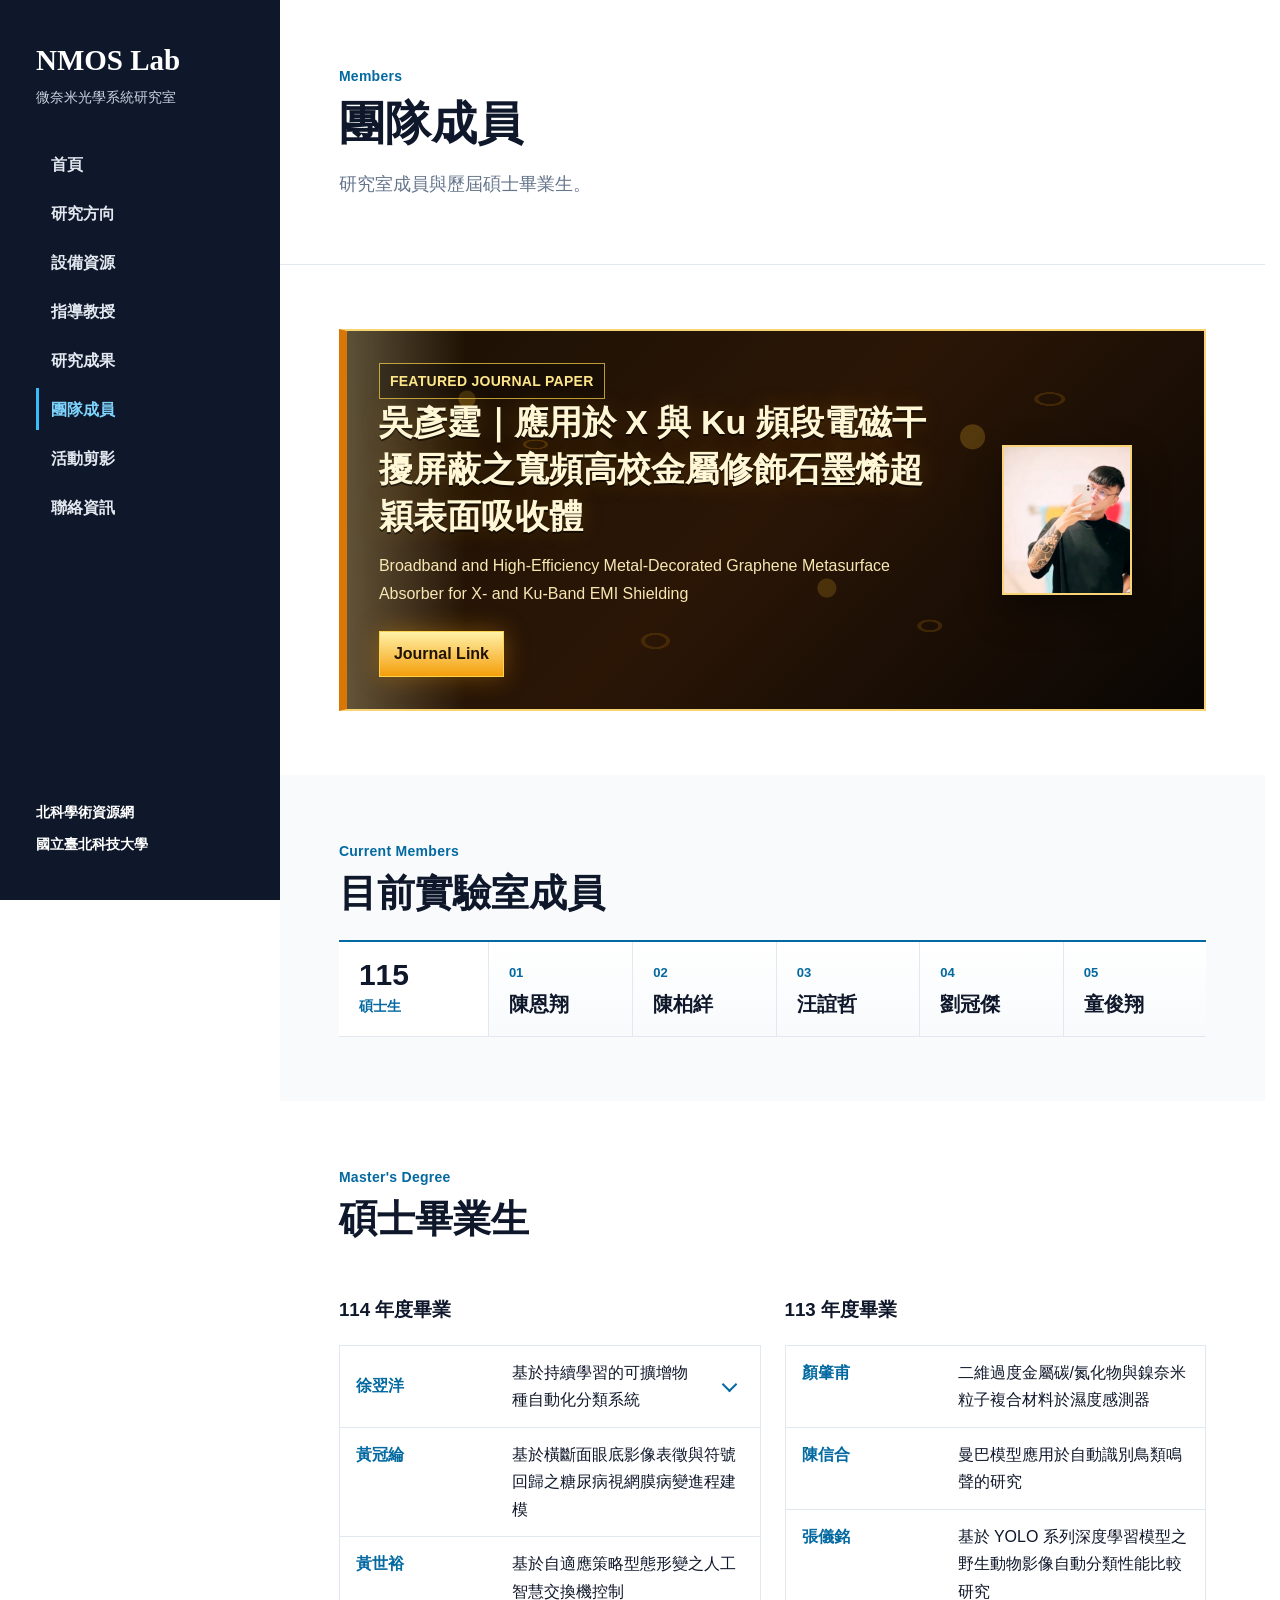
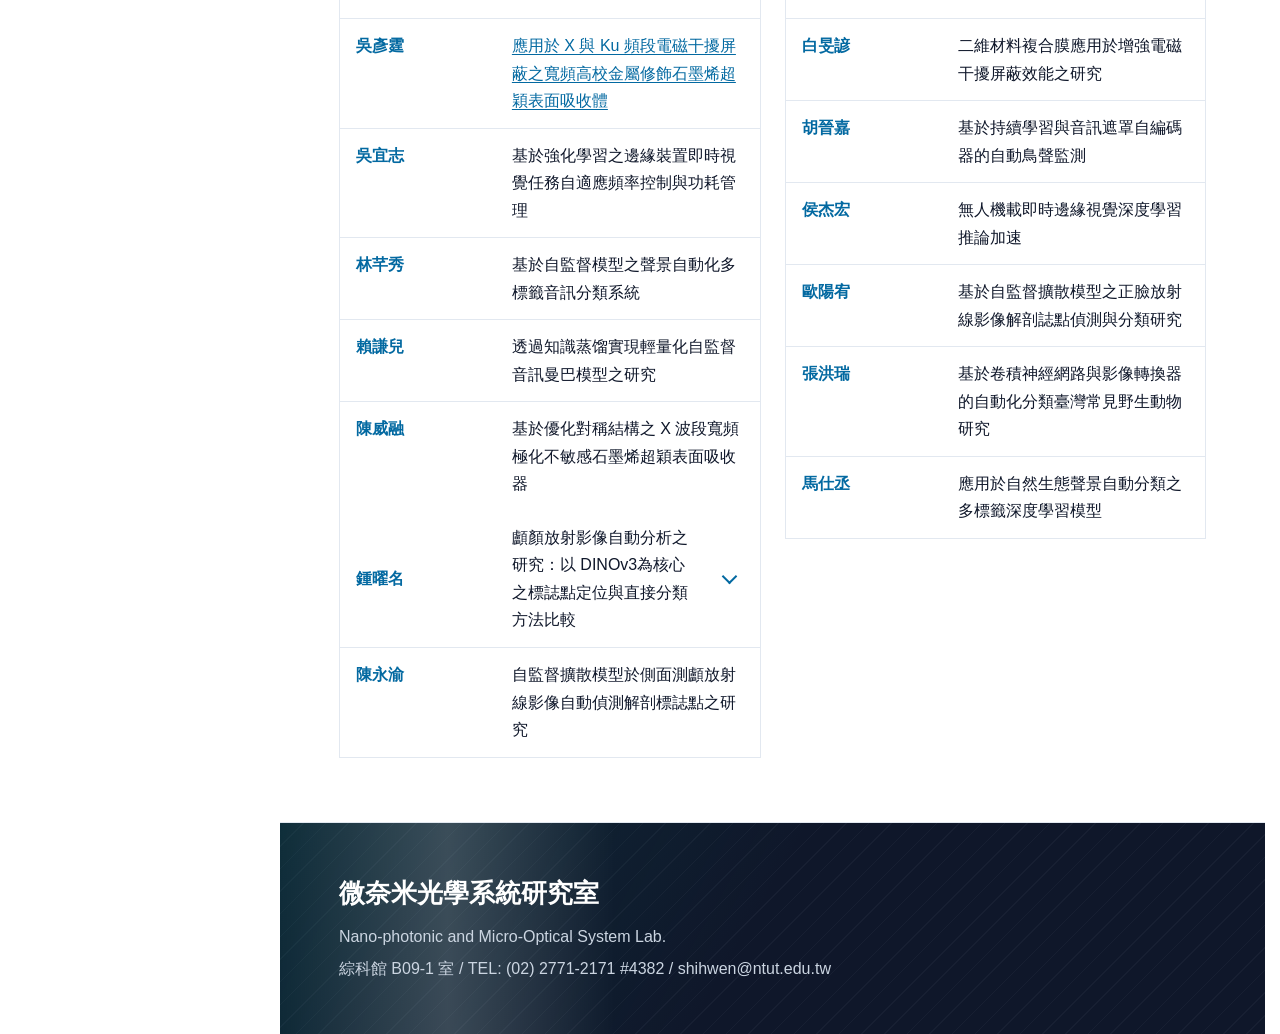
==== members.html @ fb885469 "Fix: restore correct flat site structure from verified Netlify package (2026-07-14) Previous commit " ====
<!doctype html>
<html lang="zh-Hant">
<head>
  <meta charset="utf-8">
  <meta name="viewport" content="width=device-width, initial-scale=1">
  <title>團隊成員｜微奈米光學系統研究室</title>
  <link rel="stylesheet" href="nmos-layout.css?v=20260707-5">
  <link rel="icon" href="favicon.ico" sizes="any">
  <script>if("scrollRestoration" in history){history.scrollRestoration="manual";}window.scrollTo(0,0);</script>
</head>
<body>
  <div class="site-shell">
    <aside class="sidebar">
      <a class="brand" href="index.html"><strong>NMOS Lab</strong><span>微奈米光學系統研究室</span></a>
      <nav class="side-nav">
        <a href="index.html">首頁</a>
        <a href="research.html">研究方向</a>
        <a href="equipment.html">設備資源</a>
        <a href="professor.html">指導教授</a>
        <a href="publications.html">研究成果</a>
        <a class="active" href="members.html">團隊成員</a>
        <a href="activities.html">活動剪影</a>
        <a href="contact.html">聯絡資訊</a>
      </nav>
      <div class="sidebar-footer">
        <a href="https://academic.ntut.edu.tw" target="_blank" rel="noopener">北科學術資源網</a>
        <a href="https://www.ntut.edu.tw" target="_blank" rel="noopener">國立臺北科技大學</a>
      </div>
    </aside>

    <main class="page">
      <header class="page-header">
        <p class="page-kicker">Members</p>
        <h1>團隊成員</h1>
        <p class="page-lead">研究室成員與歷屆碩士畢業生。</p>
      </header>

      <section class="section">
        <article class="featured-publication leopard-feature">
          <div>
            <p class="section-kicker">Featured Journal Paper</p>
            <h2>吳彥霆｜應用於 X 與 Ku 頻段電磁干擾屏蔽之寬頻高校金屬修飾石墨烯超穎表面吸收體</h2>
            <p>Broadband and High-Efficiency Metal-Decorated Graphene Metasurface Absorber for X- and Ku-Band EMI Shielding</p>
            <div class="button-row">
              <a class="button-link" href="https://www.sciencedirect.com/science/article/pii/S0577907326001516" target="_blank" rel="noopener">Journal Link</a>
            </div>
          </div>
          <figure class="featured-author">
            <img src="assets/media/media-033.jpg" width="879" height="1136" alt="吳彥霆">
          </figure>
        </article>
      </section>

      <section class="section alt current-members-section">
        <div class="section-heading">
          <p class="section-kicker">Current Members</p>
          <h2>目前實驗室成員</h2>
        </div>
        <div class="current-members-roster" aria-label="115 年目前實驗室成員">
          <div class="roster-meta">
            <span class="roster-year">115</span>
            <span class="roster-label">碩士生</span>
          </div>
          <ul class="member-name-grid">
            <li><span>01</span><strong>陳恩翔</strong></li>
            <li><span>02</span><strong>陳柏絴</strong></li>
            <li><span>03</span><strong>汪誼哲</strong></li>
            <li><span>04</span><strong>劉冠傑</strong></li>
            <li><span>05</span><strong>童俊翔</strong></li>
          </ul>
        </div>
      </section>

      <section class="section">
        <div class="section-heading">
          <p class="section-kicker">Master's Degree</p>
          <h2>碩士畢業生</h2>
        </div>
        <div class="grid-2">
          <article>
            <h3>114 年度畢業</h3>
            <div class="thesis-list">
              <details class="thesis-profile">
                <summary class="thesis-item">
                  <span class="student-name">徐翌洋</span>
                  <span class="thesis-title">基於持續學習的可擴增物種自動化分類系統</span>
                  <span class="profile-toggle" aria-hidden="true"></span>
                </summary>
                <div class="member-profile-gallery">
                  <figure><img src="assets/media/member-hsu-yi-yang-01.jpg" width="844" height="1119" alt="徐翌洋畢業照 1" loading="lazy"></figure>
                  <figure><img src="assets/media/member-hsu-yi-yang-02.jpg" width="1108" height="1477" alt="徐翌洋畢業照 2" loading="lazy"></figure>
                </div>
              </details>
              <div class="thesis-item"><span class="student-name">黃冠綸</span><span class="thesis-title">基於橫斷面眼底影像表徵與符號回歸之糖尿病視網膜病變進程建模</span></div>
              <div class="thesis-item"><span class="student-name">黃世裕</span><span class="thesis-title">基於自適應策略型態形變之人工智慧交換機控制</span></div>
              <div class="thesis-item"><span class="student-name">吳彥霆</span><span class="thesis-title"><a href="https://www.sciencedirect.com/science/article/pii/S0577907326001516" target="_blank" rel="noopener">應用於 X 與 Ku 頻段電磁干擾屏蔽之寬頻高校金屬修飾石墨烯超穎表面吸收體</a></span></div>
              <div class="thesis-item"><span class="student-name">吳宜志</span><span class="thesis-title">基於強化學習之邊緣裝置即時視覺任務自適應頻率控制與功耗管理</span></div>
              <div class="thesis-item"><span class="student-name">林芊秀</span><span class="thesis-title">基於自監督模型之聲景自動化多標籤音訊分類系統</span></div>
              <div class="thesis-item"><span class="student-name">賴謙兒</span><span class="thesis-title">透過知識蒸馏實現輕量化自監督音訊曼巴模型之研究</span></div>
              <div class="thesis-item"><span class="student-name">陳威融</span><span class="thesis-title">基於優化對稱結構之 X 波段寬頻極化不敏感石墨烯超穎表面吸收器</span></div>
              <details class="thesis-profile">
                <summary class="thesis-item">
                  <span class="student-name">鍾曜名</span>
                  <span class="thesis-title">顱顏放射影像自動分析之研究：以 DINOv3為核心之標誌點定位與直接分類方法比較</span>
                  <span class="profile-toggle" aria-hidden="true"></span>
                </summary>
                <div class="member-profile-gallery member-profile-gallery-single">
                  <figure><img src="assets/media/member-chung-yao-ming.jpg" width="960" height="1706" alt="鍾曜名個人照片" loading="lazy"></figure>
                </div>
              </details>
              <div class="thesis-item"><span class="student-name">陳永渝</span><span class="thesis-title">自監督擴散模型於側面測顱放射線影像自動偵測解剖標誌點之研究</span></div>
            </div>
          </article>
          <article>
            <h3>113 年度畢業</h3>
            <div class="thesis-list">
              <div class="thesis-item"><span class="student-name">顏肇甫</span><span class="thesis-title">二維過度金屬碳/氮化物與鎳奈米粒子複合材料於濕度感測器</span></div>
              <div class="thesis-item"><span class="student-name">陳信合</span><span class="thesis-title">曼巴模型應用於自動識別鳥類鳴聲的研究</span></div>
              <div class="thesis-item"><span class="student-name">張儀銘</span><span class="thesis-title">基於 YOLO 系列深度學習模型之野生動物影像自動分類性能比較研究</span></div>
              <div class="thesis-item"><span class="student-name">白旻諺</span><span class="thesis-title">二維材料複合膜應用於增強電磁干擾屏蔽效能之研究</span></div>
              <div class="thesis-item"><span class="student-name">胡晉嘉</span><span class="thesis-title">基於持續學習與音訊遮罩自編碼器的自動鳥聲監測</span></div>
              <div class="thesis-item"><span class="student-name">侯杰宏</span><span class="thesis-title">無人機載即時邊緣視覺深度學習推論加速</span></div>
              <div class="thesis-item"><span class="student-name">歐陽宥</span><span class="thesis-title">基於自監督擴散模型之正臉放射線影像解剖誌點偵測與分類研究</span></div>
              <div class="thesis-item"><span class="student-name">張洪瑞</span><span class="thesis-title">基於卷積神經網路與影像轉換器的自動化分類臺灣常見野生動物研究</span></div>
              <div class="thesis-item"><span class="student-name">馬仕丞</span><span class="thesis-title">應用於自然生態聲景自動分類之多標籤深度學習模型</span></div>
            </div>
          </article>
        </div>
      </section>

      <footer class="lab-footer">
        <div>
          <h2>微奈米光學系統研究室</h2>
          <p>Nano-photonic and Micro-Optical System Lab.</p>
          <p>綜科館 B09-1 室 / TEL: (02) 2771-2171 #4382 / shihwen@ntut.edu.tw</p>
        </div>
      </footer>
    </main>
  </div>
  <script src="nmos-page.js?v=20260707-5"></script>
</body>
</html>
---- nmos-layout.css ----
:root {
  --ink: #0f172a;
  --muted: #64748b;
  --line: #e2e8f0;
  --panel: #f8fafc;
  --soft: #eef6fb;
  --surface: #ffffff;
  --primary: #0f172a;
  --accent: #0369a1;
  --accent-2: #0f766e;
  --accent-soft: #e0f2fe;
  --gold: #b45309;
  --white: #ffffff;
  --sidebar-width: 280px;
  --page-max: 1180px;
  --page-pad-x: clamp(28px, 4.6vw, 64px);
  --space-1: 8px;
  --space-2: 16px;
  --space-3: 24px;
  --space-4: 32px;
  --space-5: 48px;
  --space-6: 64px;
}

* {
  box-sizing: border-box;
}

html {
  scroll-behavior: smooth;
  overflow-anchor: none;
  overflow-y: scroll;
  scrollbar-gutter: stable;
}

body {
  margin: 0;
  color: var(--ink);
  font-family: "Noto Sans TC", "Microsoft JhengHei", Arial, sans-serif;
  line-height: 1.72;
  background: var(--surface);
  overflow-x: hidden;
}

@keyframes nmosSweep {
  from {
    transform: translateX(-140%) skewX(-18deg);
  }

  to {
    transform: translateX(140%) skewX(-18deg);
  }
}

@keyframes nmosGoldPulse {
  0%,
  100% {
    box-shadow: 0 24px 70px rgba(120, 53, 15, 0.18), inset 0 0 0 1px rgba(255, 255, 255, 0.08);
  }

  50% {
    box-shadow: 0 28px 90px rgba(245, 158, 11, 0.30), inset 0 0 0 1px rgba(255, 255, 255, 0.16);
  }
}

@keyframes nmosMarquee {
  from {
    transform: translateX(0);
  }

  to {
    transform: translateX(calc(-50% - 9px));
  }
}

.motion-ready .motion-reveal {
  transition: opacity 680ms cubic-bezier(0.16, 1, 0.3, 1),
    transform 680ms cubic-bezier(0.16, 1, 0.3, 1);
}

.motion-ready .motion-reveal:not(.is-visible) {
  opacity: 0;
  transform: translateY(22px);
}

.motion-ready .motion-reveal.is-visible {
  opacity: 1;
  transform: translateY(0);
}

img {
  max-width: 100%;
  height: auto;
}

a {
  color: var(--accent);
  text-decoration-thickness: 1px;
  text-underline-offset: 3px;
}

a:focus-visible,
button:focus-visible {
  outline: 3px solid var(--accent);
  outline-offset: 3px;
}

.sr-only {
  position: absolute !important;
  width: 1px !important;
  height: 1px !important;
  overflow: hidden !important;
  margin: -1px !important;
  padding: 0 !important;
  border: 0 !important;
  clip: rect(0 0 0 0) !important;
  clip-path: inset(50%) !important;
  white-space: nowrap !important;
}

.site-shell {
  min-height: 100vh;
  display: block;
  min-width: 0;
}

.sidebar {
  position: fixed;
  top: 0;
  left: 0;
  bottom: 0;
  width: var(--sidebar-width);
  height: auto;
  min-width: 0;
  display: flex;
  flex-direction: column;
  gap: 34px;
  padding: 44px 36px;
  color: var(--white);
  background: var(--primary);
  overflow: hidden;
}

.brand {
  color: var(--white);
  text-decoration: none;
  min-width: 0;
}

.brand strong {
  display: block;
  font-family: Georgia, "Times New Roman", serif;
  font-size: 29px;
  line-height: 1.15;
}

.brand span {
  display: block;
  margin-top: 8px;
  color: #cbd5e1;
  font-size: 14px;
}

.side-nav {
  display: grid;
  gap: 7px;
  min-width: 0;
}

.side-nav a,
.sidebar-footer a {
  color: var(--white);
  font-weight: 700;
  text-decoration: none;
}

.side-nav a {
  min-height: 42px;
  display: flex;
  align-items: center;
  border-left: 3px solid transparent;
  padding-left: 12px;
  color: #e2e8f0;
}

.side-nav a:hover,
.side-nav a.active {
  border-left-color: #38bdf8;
  color: #7dd3fc;
}

.sidebar-footer {
  display: grid;
  gap: 8px;
  margin-top: auto;
  font-size: 14px;
}

.page {
  width: auto;
  margin-left: var(--sidebar-width);
  min-height: 100vh;
  min-width: 0;
  background: var(--surface);
}

.container,
.page-header > *,
.section > *,
.home-hero > * {
  width: 100%;
  max-width: var(--page-max);
  margin-left: 0;
  margin-right: auto;
}

.page-header {
  width: 100%;
  min-height: 230px;
  display: grid;
  align-content: center;
  border-bottom: 1px solid var(--line);
  padding: var(--space-6) var(--page-pad-x);
  background: var(--surface);
}

.page-kicker,
.section-kicker,
.eyebrow {
  margin: 0 0 8px;
  color: var(--accent);
  font-size: 14px;
  font-weight: 800;
  letter-spacing: 0.02em;
}

.page-header h1,
.section-heading h2 {
  margin: 0;
  color: var(--ink);
  font-size: clamp(34px, 4vw, 46px);
  line-height: 1.2;
}

.page-lead {
  max-width: 760px;
  margin: 18px 0 0;
  color: var(--muted);
  font-size: 18px;
}

.section {
  padding: var(--space-6) var(--page-pad-x);
}

.section.alt {
  background: var(--panel);
}

.section-heading {
  margin-bottom: var(--space-4);
}

.section-heading h2 {
  font-size: clamp(28px, 3vw, 38px);
}

.section-heading p:not(.section-kicker) {
  max-width: 760px;
  margin: 12px 0 0;
  color: var(--muted);
}

.home-hero {
  position: relative;
  overflow: hidden;
  min-height: 560px;
  display: grid;
  align-content: center;
  padding: 80px var(--page-pad-x);
  color: var(--white);
  background:
    linear-gradient(120deg, rgba(3, 105, 161, 0.28), transparent 44%),
    repeating-linear-gradient(135deg, rgba(255, 255, 255, 0.035) 0 1px, transparent 1px 16px),
    var(--primary);
}

.home-hero::before,
.lab-footer::before {
  content: "";
  position: absolute;
  inset: -30% auto -30% 0;
  width: 34%;
  pointer-events: none;
  background: linear-gradient(90deg, transparent, rgba(255, 255, 255, 0.18), transparent);
  animation: nmosSweep 7s ease-in-out infinite;
}

.home-hero > *,
.lab-footer > div {
  position: relative;
  z-index: 1;
}

.home-hero > .hero-particles {
  position: absolute;
  inset: 0;
  z-index: 0;
  width: 100%;
  max-width: none;
  height: 100%;
  margin: 0;
  pointer-events: none;
  opacity: 0.62;
}

.home-hero-grid {
  z-index: 2;
}

.home-hero-grid {
  display: grid;
  grid-template-columns: minmax(0, 1fr) 360px;
  gap: var(--space-5);
  align-items: center;
}

.home-hero h1 {
  margin: 0;
  max-width: none;
  color: var(--white);
  font-size: clamp(44px, 4.7vw, 64px);
  line-height: 1.08;
}

@media (min-width: 1101px) {
  .home-hero h1 {
    white-space: nowrap;
  }
}

.home-hero .subtitle {
  margin: 16px 0 0;
  color: #dbeafe;
  font-size: clamp(24px, 3vw, 36px);
  line-height: 1.3;
}

.research-typewriter {
  display: grid;
  grid-template-columns: auto minmax(0, 1fr);
  min-height: 34px;
  align-items: center;
  gap: 10px;
  margin-top: 14px;
  color: #bae6fd;
  font-size: 17px;
  font-weight: 800;
  line-height: 1.5;
}

.typewriter-label {
  color: #7dd3fc;
  font-size: 13px;
  letter-spacing: 0;
  text-transform: uppercase;
}

.typewriter-text::after {
  content: "";
  display: inline-block;
  width: 2px;
  height: 1em;
  margin-left: 5px;
  background: currentColor;
  vertical-align: -0.12em;
  animation: typewriterCaret 760ms step-end infinite;
}

.typewriter-static {
  display: none;
}

@keyframes typewriterCaret {
  0%,
  45% {
    opacity: 1;
  }

  46%,
  100% {
    opacity: 0;
  }
}

.home-hero .lead {
  max-width: 760px;
  margin: var(--space-3) 0 0;
  color: #e2e8f0;
  font-size: 19px;
}

.hero-meta {
  display: flex;
  flex-wrap: wrap;
  gap: 10px;
  margin-top: var(--space-4);
}

.hero-meta span,
.tag {
  border: 1px solid rgba(255, 255, 255, 0.26);
  padding: 6px 10px;
  color: inherit;
  font-weight: 700;
}

.hero-panel {
  border: 1px solid rgba(255, 255, 255, 0.22);
  padding: var(--space-3);
  background: rgba(255, 255, 255, 0.05);
}

.hero-panel h2 {
  margin: 0 0 18px;
  color: var(--white);
  font-size: 22px;
}

.hero-panel-row {
  display: grid;
  grid-template-columns: 72px minmax(0, 1fr);
  gap: 14px;
  border-top: 1px solid rgba(255, 255, 255, 0.16);
  padding: 14px 0;
}

.hero-panel-row:first-of-type {
  border-top: 0;
}

.hero-panel-row span {
  color: #7dd3fc;
  font-weight: 800;
}

.hero-panel-row p {
  margin: 0;
  color: #e2e8f0;
}

.grid-2,
.grid-3,
.grid-4 {
  display: grid;
  gap: var(--space-3);
}

.grid-2 {
  grid-template-columns: repeat(2, minmax(0, 1fr));
}

.grid-3 {
  grid-template-columns: repeat(3, minmax(0, 1fr));
}

.grid-4 {
  grid-template-columns: repeat(4, minmax(0, 1fr));
}

.card,
.info-card,
.paper-card,
.member-card,
.photo-card,
.contact-card {
  border: 1px solid var(--line);
  background: var(--surface);
  transition: transform 220ms ease, border-color 220ms ease, box-shadow 220ms ease;
}

.card:hover,
.info-card:hover,
.paper-card:hover,
.member-card:hover,
.photo-card:hover,
.contact-card:hover {
  transform: translateY(-3px);
  border-color: #bae6fd;
  box-shadow: 0 16px 38px rgba(15, 23, 42, 0.08);
}

.card,
.info-card,
.paper-card,
.member-card,
.contact-card {
  padding: var(--space-3);
}

.card h3,
.info-card h3,
.paper-card h3,
.member-card h3,
.contact-card h3 {
  margin: 0 0 10px;
  color: var(--ink);
  font-size: 21px;
  line-height: 1.35;
}

.card p,
.info-card p,
.paper-card p,
.member-card p,
.contact-card p {
  margin: 0;
  color: var(--muted);
}

.numbered-card {
  display: grid;
  grid-template-columns: 48px minmax(0, 1fr);
  gap: var(--space-2);
}

.numbered-card .num {
  color: var(--accent);
  font-weight: 900;
}

.link-card {
  display: block;
  color: var(--ink);
  text-decoration: none;
}

.link-card:hover {
  border-color: #bae6fd;
}

.button-row {
  display: flex;
  flex-wrap: wrap;
  gap: 10px;
  margin-top: var(--space-3);
}

.button-link {
  display: inline-flex;
  min-height: 44px;
  align-items: center;
  justify-content: center;
  border: 1px solid var(--accent);
  padding: 8px 14px;
  color: var(--white);
  background: var(--accent);
  font-weight: 800;
  text-decoration: none;
  transition: transform 180ms ease, box-shadow 180ms ease, background 180ms ease;
}

.button-link:hover {
  transform: translateY(-2px);
  box-shadow: 0 12px 24px rgba(3, 105, 161, 0.22);
}

.button-link.secondary {
  color: var(--accent);
  background: var(--surface);
}

.split {
  display: grid;
  grid-template-columns: minmax(0, 1fr) 360px;
  gap: var(--space-4);
  align-items: start;
}

.media-frame {
  margin: 0;
  border: 1px solid var(--line);
  background: var(--surface);
}

.media-frame img {
  width: 100%;
  display: block;
  aspect-ratio: 4 / 3;
  object-fit: cover;
}

.media-frame.contain img {
  object-fit: contain;
  background: var(--surface);
}

.media-frame figcaption {
  border-top: 1px solid var(--line);
  padding: 10px 14px;
  color: var(--muted);
  font-size: 14px;
  font-weight: 700;
}

.equipment-hero-block {
  display: grid;
  grid-template-columns: minmax(0, 0.9fr) minmax(420px, 1.1fr);
  gap: var(--space-5);
  align-items: center;
}

.equipment-hero-copy h2,
.equipment-detail-grid h2 {
  margin: 0 0 16px;
  color: var(--ink);
  font-size: clamp(30px, 3.8vw, 48px);
  line-height: 1.18;
}

.equipment-hero-copy p,
.equipment-detail-grid p {
  max-width: 720px;
  color: var(--muted);
  font-size: 18px;
}

.equipment-tag-row {
  display: flex;
  flex-wrap: wrap;
  gap: 10px;
  margin-top: var(--space-3);
}

.equipment-tag-row span {
  border: 1px solid var(--line);
  padding: 7px 10px;
  color: var(--accent);
  background: var(--surface);
  font-weight: 900;
}

.equipment-hero-image,
.comparison-card,
.demo-video-frame {
  margin: 0;
  border: 1px solid var(--line);
  background: var(--surface);
}

.equipment-hero-image img {
  width: 100%;
  display: block;
  aspect-ratio: 16 / 9;
  object-fit: contain;
  background: var(--surface);
}

.aerial-hero-image img {
  object-fit: cover;
}

.jetson-hero-image img {
  background: #05070b;
}

.drone-hero-image img {
  object-fit: cover;
}

.mobile-arm-hero-image img {
  object-fit: cover;
}

.equipment-hero-image figcaption,
.comparison-card figcaption,
.demo-video-frame figcaption {
  border-top: 1px solid var(--line);
  padding: 12px 14px;
  color: var(--muted);
  font-weight: 800;
}

.equipment-detail-grid {
  display: grid;
  grid-template-columns: minmax(0, 1fr) minmax(360px, 0.95fr);
  gap: var(--space-5);
  align-items: center;
}

.equipment-capabilities {
  display: grid;
  grid-template-columns: repeat(2, minmax(0, 1fr));
  gap: 0;
  margin-top: var(--space-3);
  border: 1px solid var(--line);
  background: var(--surface);
}

.equipment-capabilities article {
  border-top: 1px solid var(--line);
  padding: 16px 18px;
}

.equipment-capabilities article:nth-child(-n + 2) {
  border-top: 0;
}

.equipment-capabilities article:nth-child(even) {
  border-left: 1px solid var(--line);
}

.equipment-capabilities strong {
  display: block;
  margin-bottom: 6px;
  color: var(--accent);
}

.equipment-capabilities span {
  color: var(--muted);
  line-height: 1.65;
}

.equipment-summary-panel {
  border: 1px solid var(--line);
  border-top: 4px solid var(--accent);
  padding: var(--space-4);
  background: var(--surface);
}

.equipment-summary-panel h3 {
  margin: 0 0 12px;
  color: var(--ink);
  font-size: 26px;
}

.equipment-summary-panel p {
  margin: 0;
}

.source-note {
  margin-top: var(--space-3);
  color: var(--muted);
  font-size: 14px;
  font-weight: 700;
}

.source-note a {
  color: var(--accent);
}

.equipment-diagram img {
  aspect-ratio: 16 / 9;
}

.comparison-grid {
  display: grid;
  grid-template-columns: repeat(2, minmax(0, 1fr));
  gap: var(--space-3);
}

.comparison-card {
  overflow: hidden;
}

.comparison-card img {
  width: 100%;
  display: block;
  aspect-ratio: 16 / 9;
  object-fit: cover;
}

.comparison-card figcaption span {
  margin-right: 10px;
  color: var(--accent);
  font-weight: 900;
}

.equipment-flow {
  display: grid;
  grid-template-columns: repeat(4, minmax(0, 1fr));
  gap: 0;
  border: 1px solid var(--line);
  background: var(--surface);
}

.equipment-flow article {
  border-left: 1px solid var(--line);
  padding: 20px;
}

.equipment-flow article:first-child {
  border-left: 0;
}

.equipment-flow span {
  color: var(--accent);
  font-weight: 900;
}

.equipment-flow h3 {
  margin: 12px 0 8px;
  color: var(--ink);
  font-size: 20px;
}

.equipment-flow p {
  margin: 0;
  color: var(--muted);
}

.demo-video-frame {
  overflow: hidden;
  width: min(100%, 1040px);
  margin-right: auto;
  margin-left: auto;
}

.demo-section .section-heading {
  width: min(100%, 1040px);
  margin-right: auto;
  margin-left: auto;
}

.demo-video-frame video {
  width: 100%;
  display: block;
  aspect-ratio: 16 / 9;
  background: #020617;
}

.equipment-directory {
  display: grid;
  grid-template-columns: repeat(5, minmax(0, 1fr));
  gap: var(--space-3);
}

.equipment-card {
  display: grid;
  grid-template-rows: auto auto auto 1fr auto;
  min-height: 360px;
  align-content: start;
  border: 1px solid var(--line);
  padding: 0;
  color: inherit;
  background: var(--surface);
  text-decoration: none;
  transition: transform 220ms ease, border-color 220ms ease, box-shadow 220ms ease;
}

.equipment-card:hover,
.equipment-card:focus-visible {
  transform: translateY(-3px);
  border-color: #7dd3fc;
  box-shadow: 0 16px 38px rgba(15, 23, 42, 0.08);
}

.equipment-card-thumb {
  margin: 0;
  aspect-ratio: 4 / 3;
  border-bottom: 1px solid var(--line);
  background: #f8fafc;
  overflow: hidden;
}

.equipment-card-thumb img {
  display: block;
  width: 100%;
  height: 100%;
  aspect-ratio: 4 / 3;
  object-fit: cover;
  transition: transform 260ms ease, filter 260ms ease;
}

.equipment-card:hover .equipment-card-thumb img,
.equipment-card:focus-visible .equipment-card-thumb img {
  transform: scale(1.035);
  filter: saturate(1.05) contrast(1.03);
}

.equipment-card-code {
  display: block;
  padding: 18px var(--space-3) 0;
  color: var(--accent);
  font-weight: 900;
}

.equipment-card h3 {
  margin: 18px var(--space-3) 10px;
  color: var(--ink);
  font-size: 22px;
  line-height: 1.28;
}

.equipment-card p {
  margin: 0 var(--space-3);
  color: var(--muted);
}

.equipment-card-action {
  display: inline-flex;
  align-items: center;
  gap: 8px;
  align-self: end;
  margin: var(--space-3);
  border-top: 1px solid var(--line);
  padding-top: 12px;
  color: var(--accent);
  font-weight: 800;
}

.equipment-card-action::after {
  content: "→";
  transition: transform 200ms ease;
}

.equipment-card:hover .equipment-card-action::after,
.equipment-card:focus-visible .equipment-card-action::after {
  transform: translateX(4px);
}

.equipment-card.is-ready {
  border-top: 4px solid var(--accent);
}

@media (hover: hover) and (pointer: fine) {
  .pointer-glow-card {
    --glow-x: 50%;
    --glow-y: 50%;
    --tilt-x: 0deg;
    --tilt-y: 0deg;
    position: relative;
    isolation: isolate;
    overflow: hidden;
    transform-style: preserve-3d;
  }

  .pointer-glow-card::before {
    content: "";
    position: absolute;
    inset: 0;
    z-index: 0;
    pointer-events: none;
    opacity: 0;
    background: radial-gradient(
      circle 220px at var(--glow-x) var(--glow-y),
      rgba(14, 165, 233, 0.20),
      rgba(14, 165, 233, 0.07) 38%,
      transparent 70%
    );
    transition: opacity 180ms ease;
  }

  .pointer-glow-card > * {
    position: relative;
    z-index: 1;
  }

  .pointer-glow-card.is-pointer-active {
    transform: perspective(900px) rotateX(var(--tilt-x)) rotateY(var(--tilt-y)) translateY(-4px);
    border-color: #7dd3fc;
    box-shadow: 0 20px 44px rgba(15, 23, 42, 0.14);
  }

  .pointer-glow-card.is-pointer-active::before {
    opacity: 1;
  }
}

.equipment-structure-grid {
  display: grid;
  grid-template-columns: repeat(4, minmax(0, 1fr));
  border: 1px solid var(--line);
  background: var(--surface);
}

.equipment-structure-grid article {
  border-left: 1px solid var(--line);
  padding: 20px;
}

.equipment-structure-grid article:first-child {
  border-left: 0;
}

.equipment-structure-grid strong {
  display: block;
  margin-bottom: 8px;
  color: var(--accent);
}

.equipment-structure-grid span {
  color: var(--muted);
  line-height: 1.65;
}

.equipment-placeholder {
  max-width: 1100px;
}

.professor-profile {
  display: grid;
  grid-template-columns: 190px minmax(240px, 360px) minmax(420px, 1fr);
  gap: var(--space-4);
  align-items: start;
  max-width: 1100px;
}

.profile-label {
  padding-top: 8px;
}

.profile-label h2 {
  margin: 0;
  color: var(--ink);
  font-size: 26px;
  line-height: 1.3;
}

.professor-photo {
  margin: 0;
  border: 1px solid var(--line);
  background: var(--surface);
}

.professor-photo img {
  display: block;
  width: 100%;
  aspect-ratio: 4 / 5;
  object-fit: cover;
  object-position: center 30%;
}

.professor-info {
  min-width: 0;
}

.professor-info-list {
  display: grid;
  margin: 0;
  border-top: 1px solid var(--line);
}

.professor-info-list div {
  display: grid;
  grid-template-columns: 120px minmax(0, 1fr);
  gap: var(--space-3);
  border-bottom: 1px solid var(--line);
  padding: 13px 0;
}

.professor-info-list dt {
  color: var(--ink);
  font-weight: 700;
}

.professor-info-list dd {
  min-width: 0;
  margin: 0;
  color: var(--ink);
  line-height: 1.65;
  overflow-wrap: anywhere;
}

.professor-info-list dd span {
  margin-left: 8px;
}

.professor-info .button-row {
  margin-top: var(--space-3);
}

.stat-row {
  display: grid;
  grid-template-columns: repeat(3, minmax(0, 1fr));
  gap: var(--space-2);
  margin-top: var(--space-4);
}

.stat {
  border-top: 3px solid var(--accent);
  padding-top: var(--space-2);
}

.stat strong {
  display: block;
  color: var(--ink);
  font-size: 28px;
  line-height: 1.1;
}

.stat span {
  color: var(--muted);
  font-size: 14px;
  font-weight: 700;
}

.research-map {
  display: grid;
  gap: 0;
  border: 1px solid var(--line);
  background: var(--surface);
}

.research-row {
  display: grid;
  grid-template-columns: 120px 190px minmax(0, 1fr);
  gap: var(--space-3);
  border-top: 1px solid var(--line);
  padding: 22px 24px;
}

.research-row:first-child {
  border-top: 0;
}

.research-row .num {
  color: var(--accent);
  font-weight: 900;
}

.research-row h3 {
  margin: 0;
  font-size: 24px;
}

.research-row p {
  margin: 0;
  color: var(--muted);
}

.research-overview {
  background:
    radial-gradient(circle at 12% 18%, rgba(14, 165, 233, 0.10), transparent 24%),
    radial-gradient(circle at 88% 30%, rgba(15, 118, 110, 0.10), transparent 28%),
    var(--surface);
}

.research-duo {
  display: grid;
  grid-template-columns: repeat(2, minmax(0, 1fr));
  gap: var(--space-3);
}

.research-portal {
  position: relative;
  overflow: hidden;
  min-height: 380px;
  display: flex;
  flex-direction: column;
  justify-content: flex-end;
  border: 1px solid var(--line);
  padding: var(--space-4);
  color: var(--white);
  background: var(--primary);
  transition: transform 240ms ease, box-shadow 240ms ease;
}

.research-portal::before {
  content: "";
  position: absolute;
  inset: 0;
  pointer-events: none;
  background:
    linear-gradient(115deg, transparent 0 48%, rgba(255, 255, 255, 0.18) 49%, transparent 56%),
    repeating-linear-gradient(135deg, rgba(255, 255, 255, 0.05) 0 1px, transparent 1px 18px);
  opacity: 0.72;
}

.research-portal:hover {
  transform: translateY(-4px);
  box-shadow: 0 24px 60px rgba(15, 23, 42, 0.14);
}

.research-portal.optical {
  background:
    linear-gradient(135deg, rgba(3, 105, 161, 0.38), transparent 58%),
    #082f49;
}

.research-portal.ai {
  background:
    linear-gradient(135deg, rgba(15, 118, 110, 0.40), transparent 58%),
    #102a43;
}

.research-portal > * {
  position: relative;
  z-index: 1;
}

.portal-num {
  position: absolute;
  top: 24px;
  right: 28px;
  color: rgba(255, 255, 255, 0.28);
  font-size: clamp(56px, 8vw, 112px);
  font-weight: 900;
  line-height: 1;
}

.research-portal h2 {
  max-width: 640px;
  margin: 0 0 14px;
  color: var(--white);
  font-size: clamp(28px, 3vw, 40px);
  line-height: 1.18;
}

.research-portal p:not(.section-kicker) {
  max-width: 680px;
  margin: 0;
  color: #dbeafe;
  font-size: 18px;
}

.chip-row {
  display: flex;
  flex-wrap: wrap;
  gap: 8px;
  margin-top: var(--space-3);
}

.chip-row span {
  border: 1px solid rgba(255, 255, 255, 0.28);
  padding: 5px 9px;
  color: var(--white);
  background: rgba(255, 255, 255, 0.08);
  font-size: 13px;
  font-weight: 800;
}

.research-story {
  display: grid;
  grid-template-columns: minmax(0, 1fr) 440px;
  gap: var(--space-4);
  align-items: start;
}

.research-story article {
  border-left: 4px solid var(--accent);
  padding-left: var(--space-3);
}

.research-story h3 {
  max-width: 820px;
  margin: 0 0 16px;
  font-size: clamp(26px, 3vw, 38px);
  line-height: 1.28;
}

.research-story p {
  max-width: 820px;
  margin: 0;
  color: var(--muted);
  font-size: 17px;
}

.method-stack {
  display: grid;
  border: 1px solid var(--line);
  background: var(--surface);
}

.method-stack div {
  display: grid;
  grid-template-columns: 110px minmax(0, 1fr);
  gap: var(--space-2);
  border-top: 1px solid var(--line);
  padding: 16px 18px;
}

.method-stack div:first-child {
  border-top: 0;
}

.method-stack strong {
  color: var(--accent);
}

.method-stack span {
  color: var(--muted);
}

.flow-strip {
  display: grid;
  grid-template-columns: repeat(4, minmax(0, 1fr));
  gap: 1px;
  margin-top: var(--space-4);
  border: 1px solid var(--line);
  background: var(--line);
}

.flow-strip span {
  position: relative;
  overflow: hidden;
  padding: 16px;
  color: var(--ink);
  background: var(--surface);
  font-weight: 900;
}

.flow-strip span::after {
  content: "";
  position: absolute;
  left: 0;
  bottom: 0;
  width: 100%;
  height: 3px;
  background: linear-gradient(90deg, var(--accent), var(--accent-2));
  transform: scaleX(0.2);
  transform-origin: left;
  transition: transform 220ms ease;
}

.flow-strip span:hover::after {
  transform: scaleX(1);
}

.ai-cluster-grid {
  display: grid;
  grid-template-columns: repeat(4, minmax(0, 1fr));
  gap: var(--space-3);
}

.ai-cluster {
  position: relative;
  overflow: hidden;
  min-height: 250px;
  border: 1px solid var(--line);
  padding: var(--space-3);
  background: var(--surface);
  transition: transform 220ms ease, border-color 220ms ease, box-shadow 220ms ease;
}

.ai-cluster::before {
  content: "";
  position: absolute;
  inset: 0 0 auto;
  height: 4px;
  background: linear-gradient(90deg, var(--accent), var(--accent-2));
}

.ai-cluster:hover {
  transform: translateY(-4px);
  border-color: #bae6fd;
  box-shadow: 0 18px 42px rgba(15, 23, 42, 0.08);
}

.ai-cluster span {
  color: var(--accent);
  font-weight: 900;
}

.ai-cluster h3 {
  margin: 18px 0 12px;
  font-size: 22px;
  line-height: 1.32;
}

.ai-cluster p {
  margin: 0;
  color: var(--muted);
}

.topic-detail {
  border-left: 4px solid var(--accent);
  background: var(--surface);
  padding: var(--space-4);
}

.topic-detail h2 {
  margin: 0 0 16px;
  font-size: clamp(28px, 3vw, 40px);
}

.topic-detail p {
  max-width: 920px;
  color: var(--muted);
}

.method-table {
  display: grid;
  border: 1px solid var(--line);
  background: var(--surface);
}

.method-row {
  display: grid;
  grid-template-columns: 180px minmax(0, 1fr);
  border-top: 1px solid var(--line);
}

.method-row:first-child {
  border-top: 0;
}

.method-row strong,
.method-row span {
  padding: 16px 18px;
}

.method-row strong {
  color: var(--accent);
}

.method-row span {
  color: var(--muted);
}

.paper-list {
  display: grid;
  gap: 0;
  border: 1px solid var(--line);
  background: var(--surface);
}

.paper-card {
  display: grid;
  grid-template-columns: 86px minmax(0, 1fr);
  gap: var(--space-2);
  border: 0;
  border-top: 1px solid var(--line);
}

.paper-card:first-child {
  border-top: 0;
}

.paper-year {
  color: var(--accent);
  font-weight: 900;
}

.conference-board {
  display: grid;
  gap: var(--space-4);
}

.conference-year-section {
  display: grid;
  grid-template-columns: 110px minmax(0, 1fr);
  gap: var(--space-3);
  align-items: start;
}

.conference-year-section > h3 {
  position: sticky;
  top: 24px;
  margin: 0;
  color: var(--accent);
  font-size: 28px;
  line-height: 1;
}

.conference-list {
  border: 1px solid var(--line);
  background: var(--surface);
}

.conference-item {
  display: grid;
  grid-template-columns: 120px minmax(0, 1fr);
  gap: var(--space-2);
  border-top: 1px solid var(--line);
  padding: 18px 20px;
}

.conference-item:first-child {
  border-top: 0;
}

.conference-item time {
  color: var(--accent);
  font-weight: 900;
}

.conference-item h4 {
  margin: 0;
  color: var(--ink);
  font-size: 18px;
  line-height: 1.42;
}

.conference-item p {
  margin: 8px 0 0;
  color: var(--muted);
  font-weight: 700;
  line-height: 1.58;
}

.project-timeline {
  display: grid;
  border: 1px solid var(--line);
  background: var(--surface);
}

.project-item {
  display: grid;
  grid-template-columns: 120px minmax(0, 1fr) 230px;
  gap: var(--space-2);
  align-items: center;
  border-top: 1px solid var(--line);
  padding: 20px 22px;
}

.project-item:first-child {
  border-top: 0;
}

.project-year {
  color: var(--accent);
  font-weight: 900;
}

.project-item h3,
.project-card h3 {
  margin: 0;
  color: var(--ink);
  font-size: 20px;
  line-height: 1.42;
}

.project-date {
  color: var(--muted);
  font-weight: 800;
  text-align: right;
}

.project-card {
  border: 1px solid var(--line);
  padding: var(--space-3);
  background: var(--surface);
  transition: transform 220ms ease, border-color 220ms ease, box-shadow 220ms ease;
}

.project-card:hover {
  transform: translateY(-3px);
  border-color: #bae6fd;
  box-shadow: 0 16px 38px rgba(15, 23, 42, 0.08);
}

.project-card p {
  margin: 14px 0 0;
  color: var(--muted);
  font-weight: 800;
}

.publication-page {
  --pub-accent: #0f766e;
  --pub-accent-dark: #115e59;
  --pub-gold: #a16207;
  --pub-rule: #d7dee8;
  --pub-soft: #f6f8fb;
}

.publication-page .page-header {
  background: #fff;
}

.publication-page .section-kicker {
  color: var(--pub-accent);
}

.publication-page .paper-list {
  border: 0;
  border-top: 2px solid var(--ink);
  border-bottom: 1px solid var(--pub-rule);
  background: transparent;
}

.publication-page .paper-card {
  grid-template-columns: 88px minmax(0, 1fr);
  gap: var(--space-3);
  border-top: 1px solid var(--pub-rule);
  padding: 20px 0;
  background: transparent;
  box-shadow: none;
  transition: background-color 180ms ease;
}

.publication-page .paper-card:first-child {
  border-top: 0;
}

.publication-page .paper-card:hover {
  transform: none;
  border-color: var(--pub-rule);
  background: rgba(15, 118, 110, 0.035);
  box-shadow: none;
}

.publication-page .paper-year,
.publication-page .conference-year-section > h3,
.publication-page .conference-item time,
.publication-page .project-year {
  color: var(--pub-accent-dark);
}

.publication-page .paper-card h3 {
  max-width: 980px;
  margin: 0 0 8px;
  font-size: clamp(18px, 1.6vw, 22px);
}

.publication-page .paper-card h3 a {
  color: inherit;
  text-decoration: none;
}

.publication-page .paper-card h3 a:hover,
.publication-page .paper-card h3 a:focus-visible {
  color: var(--accent);
  text-decoration: underline;
}

.publication-page .paper-card p {
  color: #64748b;
  font-weight: 800;
}

.publication-page .conference-board {
  gap: var(--space-5);
}

.publication-page .conference-year-section {
  grid-template-columns: 96px minmax(0, 1fr);
  gap: var(--space-4);
}

.publication-page .conference-year-section > h3 {
  top: 30px;
  padding-top: 4px;
  font-family: Georgia, "Times New Roman", serif;
  font-size: 34px;
}

.publication-page .conference-list {
  border: 0;
  border-top: 2px solid var(--ink);
  background: transparent;
}

.publication-page .conference-item {
  grid-template-columns: 118px minmax(0, 1fr);
  border-top: 1px solid var(--pub-rule);
  padding: 17px 0;
}

.publication-page .conference-item:first-child {
  border-top: 0;
}

.publication-page .conference-item h4 {
  font-size: 17px;
}

.publication-page .conference-item p {
  color: #64748b;
  font-weight: 700;
}

.publication-page .project-timeline {
  border: 0;
  border-top: 2px solid var(--ink);
  border-bottom: 1px solid var(--pub-rule);
  background: transparent;
}

.publication-page .project-item {
  grid-template-columns: 130px minmax(0, 1fr) 230px;
  border-top: 1px solid var(--pub-rule);
  padding: 18px 0;
}

.publication-page .project-item:first-child {
  border-top: 0;
}

.publication-page .project-item h3 {
  font-size: 19px;
}

.side-panel {
  display: grid;
  gap: var(--space-3);
}

.featured-publication {
  position: relative;
  overflow: hidden;
  display: grid;
  grid-template-columns: minmax(0, 1fr) 180px;
  gap: var(--space-4);
  align-items: center;
  border: 1px solid var(--line);
  border-left: 5px solid var(--gold);
  padding: var(--space-4);
  background: var(--surface);
}

.featured-publication h2 {
  margin: 0 0 12px;
  font-size: clamp(24px, 3vw, 34px);
  line-height: 1.38;
}

.featured-publication p {
  margin: 0;
  color: var(--muted);
}

.featured-author img {
  width: 100%;
  display: block;
  border: 1px solid var(--line);
  aspect-ratio: 1 / 1.15;
  object-fit: cover;
  object-position: center 24%;
}

.leopard-feature {
  grid-template-columns: minmax(0, 1fr) 210px;
  border: 2px solid #f8d477;
  border-left: 8px solid #d97706;
  color: #fff7d6;
  background:
    radial-gradient(circle at 14% 18%, rgba(251, 191, 36, 0.26) 0 8px, transparent 9px),
    radial-gradient(circle at 73% 28%, rgba(251, 191, 36, 0.22) 0 12px, transparent 13px),
    radial-gradient(circle at 56% 68%, rgba(251, 191, 36, 0.18) 0 9px, transparent 10px),
    linear-gradient(120deg, rgba(255, 255, 255, 0.12) 0 1px, transparent 1px 58%),
    linear-gradient(135deg, #1b1105 0%, #2b1606 48%, #090604 100%);
  animation: nmosGoldPulse 4.8s ease-in-out infinite;
}

.leopard-feature::before {
  content: "";
  position: absolute;
  inset: -40% auto -40% -30%;
  width: 44%;
  pointer-events: none;
  background: linear-gradient(90deg, transparent, rgba(255, 240, 180, 0.46), transparent);
  filter: blur(1px);
  animation: nmosSweep 5.8s ease-in-out infinite;
}

.leopard-feature::after {
  content: "";
  position: absolute;
  inset: 0;
  pointer-events: none;
  opacity: 0.34;
  background:
    radial-gradient(ellipse at 22% 30%, transparent 0 9px, rgba(245, 158, 11, 0.6) 10px 12px, transparent 13px),
    radial-gradient(ellipse at 82% 18%, transparent 0 11px, rgba(245, 158, 11, 0.48) 12px 15px, transparent 16px),
    radial-gradient(ellipse at 68% 78%, transparent 0 8px, rgba(245, 158, 11, 0.48) 9px 12px, transparent 13px),
    radial-gradient(ellipse at 36% 82%, transparent 0 10px, rgba(245, 158, 11, 0.44) 11px 14px, transparent 15px);
}

.leopard-feature > * {
  position: relative;
  z-index: 1;
}

.leopard-feature .section-kicker {
  display: inline-flex;
  border: 1px solid rgba(252, 211, 77, 0.72);
  padding: 5px 10px;
  color: #fde68a;
  background: rgba(0, 0, 0, 0.28);
  text-transform: uppercase;
}

.leopard-feature h2 {
  color: #fff7d6;
  text-shadow: 0 2px 0 rgba(0, 0, 0, 0.55), 0 0 24px rgba(245, 158, 11, 0.18);
}

.leopard-feature p {
  color: #f8e7b2;
}

.leopard-feature .button-link {
  border-color: #fcd34d;
  color: #1f1304;
  background: linear-gradient(180deg, #fff1a8, #f59e0b);
  box-shadow: 0 0 24px rgba(245, 158, 11, 0.35);
}

.leopard-feature .button-link:hover {
  box-shadow: 0 0 34px rgba(245, 158, 11, 0.55);
}

.leopard-feature .featured-author img {
  border: 2px solid #f8d477;
  box-shadow: 0 16px 34px rgba(0, 0, 0, 0.42);
}

.current-members-section .section-heading {
  margin-bottom: var(--space-3);
}

.current-members-roster {
  display: grid;
  grid-template-columns: 150px minmax(0, 1fr);
  border-top: 2px solid var(--accent);
  border-bottom: 1px solid var(--line);
  background: var(--surface);
}

.roster-meta {
  display: grid;
  align-content: center;
  gap: 4px;
  border-right: 1px solid var(--line);
  padding: 18px 20px;
}

.roster-year {
  color: var(--ink);
  font-size: 30px;
  font-weight: 900;
  line-height: 1;
}

.roster-label {
  color: var(--accent);
  font-size: 14px;
  font-weight: 800;
}

.member-name-grid {
  display: grid;
  grid-template-columns: repeat(5, minmax(0, 1fr));
  margin: 0;
  padding: 0;
  list-style: none;
}

.member-name-grid li {
  display: grid;
  gap: 8px;
  min-height: 92px;
  align-content: center;
  border-left: 1px solid var(--line);
  padding: 18px 20px;
  background: linear-gradient(180deg, #ffffff, #f8fafc);
}

.member-name-grid li:first-child {
  border-left: 0;
}

.member-name-grid li span {
  color: var(--accent);
  font-size: 13px;
  font-weight: 900;
  font-variant-numeric: tabular-nums;
}

.member-name-grid li strong {
  color: var(--ink);
  font-size: 20px;
  font-weight: 900;
  line-height: 1.25;
}

.thesis-list {
  display: grid;
  gap: 0;
  border: 1px solid var(--line);
  background: var(--surface);
}

.thesis-item {
  display: grid;
  grid-template-columns: 140px minmax(0, 1fr);
  gap: var(--space-2);
  border-top: 1px solid var(--line);
  padding: 13px 16px;
}

.thesis-item:first-child {
  border-top: 0;
}

.student-name {
  color: var(--accent);
  font-weight: 900;
}

.thesis-title {
  color: var(--ink);
}

.thesis-profile > summary {
  grid-template-columns: 140px minmax(0, 1fr) 28px;
  align-items: center;
  list-style: none;
  cursor: pointer;
  transition: background-color 180ms ease;
}

.thesis-profile:first-child > summary {
  border-top: 0;
}

.thesis-profile > summary::-webkit-details-marker {
  display: none;
}

.thesis-profile > summary:hover,
.thesis-profile > summary:focus-visible,
.thesis-profile[open] > summary {
  background: var(--panel);
}

.thesis-profile > summary:focus-visible {
  outline: 3px solid var(--accent);
  outline-offset: -3px;
}

.profile-toggle {
  display: grid;
  width: 28px;
  height: 28px;
  place-items: center;
  color: var(--accent);
  transition: transform 180ms ease;
}

.profile-toggle::before {
  content: "";
  width: 9px;
  height: 9px;
  border-right: 2px solid currentColor;
  border-bottom: 2px solid currentColor;
  transform: translateY(-2px) rotate(45deg);
}

.thesis-profile[open] .profile-toggle {
  transform: rotate(180deg);
}

.member-profile-gallery {
  display: grid;
  grid-template-columns: repeat(2, minmax(0, 1fr));
  gap: 16px;
  border-top: 1px solid var(--line);
  padding: 18px;
  background: var(--panel);
  animation: memberProfileReveal 240ms ease-out both;
}

.member-profile-gallery-single {
  grid-template-columns: minmax(0, 360px);
}

.member-profile-gallery figure {
  margin: 0;
  overflow: hidden;
  background: var(--surface);
}

.member-profile-gallery img {
  display: block;
  width: 100%;
  aspect-ratio: 4 / 5;
  object-fit: cover;
  object-position: center 28%;
}

@keyframes memberProfileReveal {
  from {
    opacity: 0;
    transform: translateY(-6px);
  }

  to {
    opacity: 1;
    transform: translateY(0);
  }
}

.activity-hero {
  position: relative;
  overflow: hidden;
  margin-bottom: var(--space-4);
  border: 1px solid var(--line);
}

.activity-hero img {
  width: 100%;
  max-height: 560px;
  display: block;
  object-fit: cover;
}

.activity-hero figcaption {
  position: absolute;
  left: 0;
  right: 0;
  bottom: 0;
  padding: var(--space-3);
  color: var(--white);
  background: linear-gradient(180deg, transparent, rgba(15, 23, 42, 0.82));
}

.activity-hero h2 {
  margin: 0 0 6px;
  font-size: clamp(28px, 4vw, 48px);
}

.photo-marquee {
  position: relative;
  overflow: hidden;
  border: 1px solid var(--line);
  margin-bottom: var(--space-4);
  padding: 14px 0;
  background:
    linear-gradient(90deg, var(--surface), transparent 12%, transparent 88%, var(--surface)),
    var(--panel);
}

.photo-marquee::before,
.photo-marquee::after {
  content: "";
  position: absolute;
  top: 0;
  bottom: 0;
  z-index: 2;
  width: 52px;
  pointer-events: none;
}

.photo-marquee::before {
  left: 0;
  background: linear-gradient(90deg, var(--panel), transparent);
}

.photo-marquee::after {
  right: 0;
  background: linear-gradient(270deg, var(--panel), transparent);
}

.activity-marquee {
  margin-top: var(--space-4);
}

.marquee-track {
  display: flex;
  width: max-content;
  gap: 18px;
  padding: 0 18px;
  animation: nmosMarquee 34s linear infinite;
  will-change: transform;
}

.photo-marquee:hover .marquee-track {
  animation-play-state: paused;
}

.marquee-card {
  position: relative;
  flex: 0 0 clamp(240px, 25vw, 360px);
  overflow: hidden;
  margin: 0;
  border: 1px solid rgba(226, 232, 240, 0.9);
  background: var(--surface);
  box-shadow: 0 12px 32px rgba(15, 23, 42, 0.08);
}

.marquee-card img {
  width: 100%;
  display: block;
  aspect-ratio: 16 / 10;
  object-fit: cover;
}

.marquee-card .gallery-zoom img {
  aspect-ratio: 16 / 10;
}

.marquee-card figcaption {
  display: none;
}

.activity-hero .gallery-zoom {
  cursor: zoom-in;
}

.activity-hero .gallery-zoom img {
  max-height: 560px;
  aspect-ratio: auto;
}

.album-block {
  padding-top: var(--space-5);
  padding-bottom: var(--space-5);
}

.album-heading {
  display: flex;
  align-items: end;
  justify-content: space-between;
  gap: var(--space-3);
  margin-bottom: var(--space-3);
}

.album-heading h2 {
  margin: 0;
}

.gallery-grid {
  display: grid;
  grid-template-columns: repeat(3, minmax(260px, 1fr));
  gap: 18px;
}

.gallery-grid-large {
  grid-template-columns: repeat(3, minmax(280px, 1fr));
  gap: 16px;
}

.tcse-album > * {
  max-width: none;
}

.tcse-heading {
  padding-bottom: 20px;
  border-bottom: 1px solid var(--line);
}

.tcse-meta {
  margin: 0;
  color: var(--muted);
  font-size: 15px;
  font-weight: 700;
  line-height: 1.6;
  text-align: right;
}

.tcse-feature-photo {
  margin-bottom: 16px;
}

.tcse-feature-photo img {
  aspect-ratio: 16 / 7;
  object-position: center 58%;
}

.twcis-album > * {
  max-width: none;
}

.twcis-heading {
  padding-bottom: 20px;
  border-bottom: 1px solid var(--line);
}

.twcis-meta {
  margin: 0;
  color: var(--muted);
  font-size: 15px;
  font-weight: 700;
  line-height: 1.6;
  text-align: right;
}

.twcis-feature-photo {
  background: #0b1220;
}

.photo-card.twcis-feature-photo img {
  height: min(72vh, 720px);
  aspect-ratio: auto;
  object-fit: contain;
  object-position: center;
}

.photo-card {
  overflow: hidden;
  width: 100%;
  margin: 0;
  padding: 0;
}

.gallery-zoom {
  width: 100%;
  display: block;
  border: 0;
  padding: 0;
  background: transparent;
  cursor: zoom-in;
}

.gallery-zoom:focus-visible {
  outline: 3px solid var(--accent);
  outline-offset: 4px;
}

.photo-card img,
.gallery-zoom img {
  width: 100%;
  display: block;
  aspect-ratio: 4 / 3;
  object-fit: cover;
  transition: transform 180ms ease;
}

.activity-video-tile {
  background: #020617;
}

.activity-video-tile video {
  width: 100%;
  display: block;
  aspect-ratio: 4 / 3;
  object-fit: cover;
  background: #020617;
}

.photo-card:hover img,
.activity-video-tile:hover video {
  transform: scale(1.025);
}

.photo-card figcaption {
  border-top: 1px solid var(--line);
  padding: 10px 12px;
  color: var(--ink);
  font-weight: 800;
}

.gallery-grid .photo-card figcaption {
  display: none;
}

.photo-lightbox {
  position: fixed;
  inset: 0;
  z-index: 40;
  display: grid;
  place-items: center;
  padding: 40px;
  background: rgba(15, 23, 42, 0.88);
  cursor: zoom-out;
}

.photo-lightbox[hidden] {
  display: none;
}

.photo-lightbox img {
  max-width: min(1120px, 92vw);
  max-height: 86vh;
  object-fit: contain;
  cursor: default;
}

.lightbox-close,
.lightbox-nav {
  position: fixed;
  border: 1px solid rgba(255, 255, 255, 0.42);
  color: var(--white);
  background: rgba(15, 23, 42, 0.7);
  cursor: pointer;
}

.lightbox-close {
  top: 22px;
  right: 24px;
  width: 44px;
  height: 44px;
  font-size: 30px;
  line-height: 1;
}

.lightbox-nav {
  top: 50%;
  width: 54px;
  height: 72px;
  transform: translateY(-50%);
  font-size: 52px;
  line-height: 0.8;
}

.lightbox-prev {
  left: 24px;
}

.lightbox-next {
  right: 24px;
}

.lightbox-counter {
  position: fixed;
  left: 50%;
  bottom: 24px;
  transform: translateX(-50%);
  border: 1px solid rgba(255, 255, 255, 0.32);
  padding: 6px 12px;
  color: var(--white);
  background: rgba(15, 23, 42, 0.75);
  font-weight: 800;
}

.contact-layout {
  display: grid;
  grid-template-columns: 360px minmax(0, 1fr);
  gap: var(--space-4);
  align-items: start;
}

.contact-card p + p {
  margin-top: 14px;
}

.map-frame {
  margin: 0;
  border: 1px solid var(--line);
  background: var(--surface);
}

.map-frame img {
  width: 100%;
  aspect-ratio: 16 / 9;
  object-fit: cover;
  display: block;
}

.map-frame figcaption {
  border-top: 1px solid var(--line);
  padding: 10px 14px;
  color: var(--muted);
  font-weight: 700;
}

.lab-footer {
  position: relative;
  overflow: hidden;
  border-top: 1px solid var(--line);
  padding: var(--space-5) var(--page-pad-x);
  color: #cbd5e1;
  background:
    linear-gradient(120deg, rgba(15, 118, 110, 0.24), transparent 48%),
    repeating-linear-gradient(135deg, rgba(255, 255, 255, 0.035) 0 1px, transparent 1px 16px),
    var(--primary);
}

.lab-footer > div {
  width: min(100%, var(--page-max));
  margin: 0 auto;
}

.lab-footer h2 {
  margin: 0 0 8px;
  color: var(--white);
  font-size: 26px;
}

.lab-footer p {
  margin: 4px 0;
}

@media (prefers-reduced-motion: reduce) {
  *,
  *::before,
  *::after {
    scroll-behavior: auto !important;
    animation-duration: 0.01ms !important;
    animation-iteration-count: 1 !important;
    transition-duration: 0.01ms !important;
  }

  .marquee-track {
    animation: none !important;
    transform: none !important;
  }

  .motion-ready .motion-reveal {
    opacity: 1 !important;
    transform: none !important;
    transition: none !important;
  }

  .hero-particles,
  .typewriter-text {
    display: none !important;
  }

  .typewriter-static {
    display: inline;
  }

  .pointer-glow-card,
  .pointer-glow-card.is-pointer-active {
    transform: none !important;
  }
}

@media (max-width: 1100px) {
  .home-hero-grid,
  .split,
  .professor-profile,
  .equipment-hero-block,
  .equipment-detail-grid,
  .research-duo,
  .research-story,
  .featured-publication,
  .contact-layout {
    grid-template-columns: 1fr;
  }

  .professor-photo {
    max-width: 360px;
  }

  .hero-panel {
    max-width: 560px;
  }

  .grid-4 {
    grid-template-columns: repeat(2, minmax(0, 1fr));
  }

  .equipment-directory,
  .equipment-structure-grid {
    grid-template-columns: repeat(2, minmax(0, 1fr));
  }

  .equipment-card:last-child,
  .equipment-structure-grid article:nth-child(odd) {
    border-left: 0;
  }

  .equipment-structure-grid article:nth-child(n + 3) {
    border-top: 1px solid var(--line);
  }

  .ai-cluster-grid,
  .flow-strip,
  .equipment-flow {
    grid-template-columns: repeat(2, minmax(0, 1fr));
  }

  .equipment-flow article:nth-child(odd) {
    border-left: 0;
  }

  .equipment-flow article:nth-child(n + 3) {
    border-top: 1px solid var(--line);
  }

  .leopard-feature .featured-author {
    max-width: 240px;
  }

  .member-name-grid {
    grid-template-columns: repeat(3, minmax(0, 1fr));
  }

  .member-name-grid li:nth-child(4) {
    border-left: 0;
  }

}

@media (max-width: 900px) {
  .hero-particles {
    display: none;
  }

  .research-typewriter {
    min-height: 32px;
    font-size: 16px;
  }

  .motion-ready .motion-reveal:not(.is-visible) {
    transform: translateY(9px);
  }

  .site-shell {
    width: 100%;
    max-width: 100vw;
    overflow-x: hidden;
  }

  .sidebar {
    position: static;
    height: auto;
    padding: 22px;
    width: 100%;
    max-width: 100vw;
    overflow-y: visible;
  }

  .side-nav {
    display: flex;
    gap: 14px;
    overflow-x: auto;
    white-space: nowrap;
    width: 100%;
    max-width: 100%;
  }

  .side-nav a {
    min-height: 44px;
    border-left: 0;
    border-bottom: 3px solid transparent;
    padding: 0 0 6px;
  }

  .side-nav a:hover,
  .side-nav a.active {
    border-bottom-color: #38bdf8;
  }

  .sidebar-footer {
    display: none;
  }

  .page {
    width: 100%;
    margin-left: 0;
    max-width: 100vw;
  }

  .container,
  .page-header > *,
  .section > *,
  .home-hero > * {
    width: 100%;
    max-width: 100%;
  }

  .home-hero {
    min-height: auto;
  }

  .page-header,
  .section,
  .home-hero,
  .lab-footer {
    padding-left: 22px;
    padding-right: 22px;
  }

  .grid-2,
  .grid-3,
  .grid-4,
  .equipment-directory,
  .equipment-structure-grid,
  .comparison-grid,
  .equipment-capabilities,
  .equipment-flow,
  .ai-cluster-grid,
  .flow-strip,
  .stat-row,
  .gallery-grid {
    grid-template-columns: 1fr;
  }

  .tcse-feature-photo img {
    aspect-ratio: 4 / 3;
  }

  .tcse-meta {
    text-align: left;
  }

  .twcis-meta {
    text-align: left;
  }

  .photo-card.twcis-feature-photo img {
    height: min(78vh, 680px);
  }

  .album-heading {
    align-items: start;
  }

  .equipment-capabilities article,
  .equipment-capabilities article:nth-child(-n + 2),
  .equipment-capabilities article:nth-child(even),
  .equipment-structure-grid article,
  .equipment-structure-grid article:first-child,
  .equipment-structure-grid article:nth-child(odd),
  .equipment-structure-grid article:nth-child(n + 3),
  .equipment-flow article,
  .equipment-flow article:first-child,
  .equipment-flow article:nth-child(odd),
  .equipment-flow article:nth-child(n + 3) {
    border-left: 0;
    border-top: 1px solid var(--line);
  }

  .equipment-capabilities article:first-child,
  .equipment-structure-grid article:first-child,
  .equipment-flow article:first-child {
    border-top: 0;
  }

  .photo-marquee {
    padding: 10px 0;
  }

  .photo-marquee::before,
  .photo-marquee::after {
    width: 24px;
  }

  .marquee-track {
    gap: 12px;
    padding: 0 12px;
    animation-duration: 26s;
  }

  .marquee-card {
    flex-basis: 250px;
  }

  .research-row,
  .method-row,
  .method-stack div,
  .paper-card,
  .conference-year-section,
  .conference-item,
  .project-item,
  .thesis-item {
    grid-template-columns: 1fr;
    gap: 6px;
  }

  .conference-year-section > h3 {
    position: static;
  }

  .project-date {
    text-align: left;
  }

  .thesis-profile > summary {
    grid-template-columns: minmax(0, 1fr) 28px;
  }

  .thesis-profile > summary .student-name {
    grid-column: 1;
    grid-row: 1;
  }

  .thesis-profile > summary .profile-toggle {
    grid-column: 2;
    grid-row: 1;
  }

  .thesis-profile > summary .thesis-title {
    grid-column: 1 / -1;
    grid-row: 2;
  }

  .member-profile-gallery {
    grid-template-columns: 1fr;
  }

  .research-portal {
    min-height: 320px;
    padding: var(--space-3);
  }

  .research-portal h2 {
    font-size: 32px;
  }

  .research-story article {
    padding-left: var(--space-2);
  }

  .member-name-grid {
    grid-template-columns: repeat(2, minmax(0, 1fr));
  }

  .current-members-roster {
    grid-template-columns: 1fr;
  }

  .roster-meta {
    border-right: 0;
    border-bottom: 1px solid var(--line);
  }

  .member-name-grid li:nth-child(odd) {
    border-left: 0;
  }

  .member-name-grid li:nth-child(even) {
    border-left: 1px solid var(--line);
  }

  .member-name-grid li {
    min-height: 76px;
  }

  .lightbox-nav {
    top: auto;
    bottom: 20px;
    width: 46px;
    height: 46px;
    transform: none;
    font-size: 38px;
  }

  .professor-info-list div {
    grid-template-columns: 1fr;
    gap: 4px;
  }

  .professor-info-list dd span {
    display: block;
    margin-left: 0;
  }
}

@media (max-width: 640px) {
  .member-name-grid {
    grid-template-columns: 1fr;
  }

  .member-name-grid li,
  .member-name-grid li:nth-child(even),
  .member-name-grid li:nth-child(odd) {
    border-left: 0;
    border-top: 1px solid var(--line);
  }

  .member-name-grid li:first-child {
    border-top: 0;
  }
}
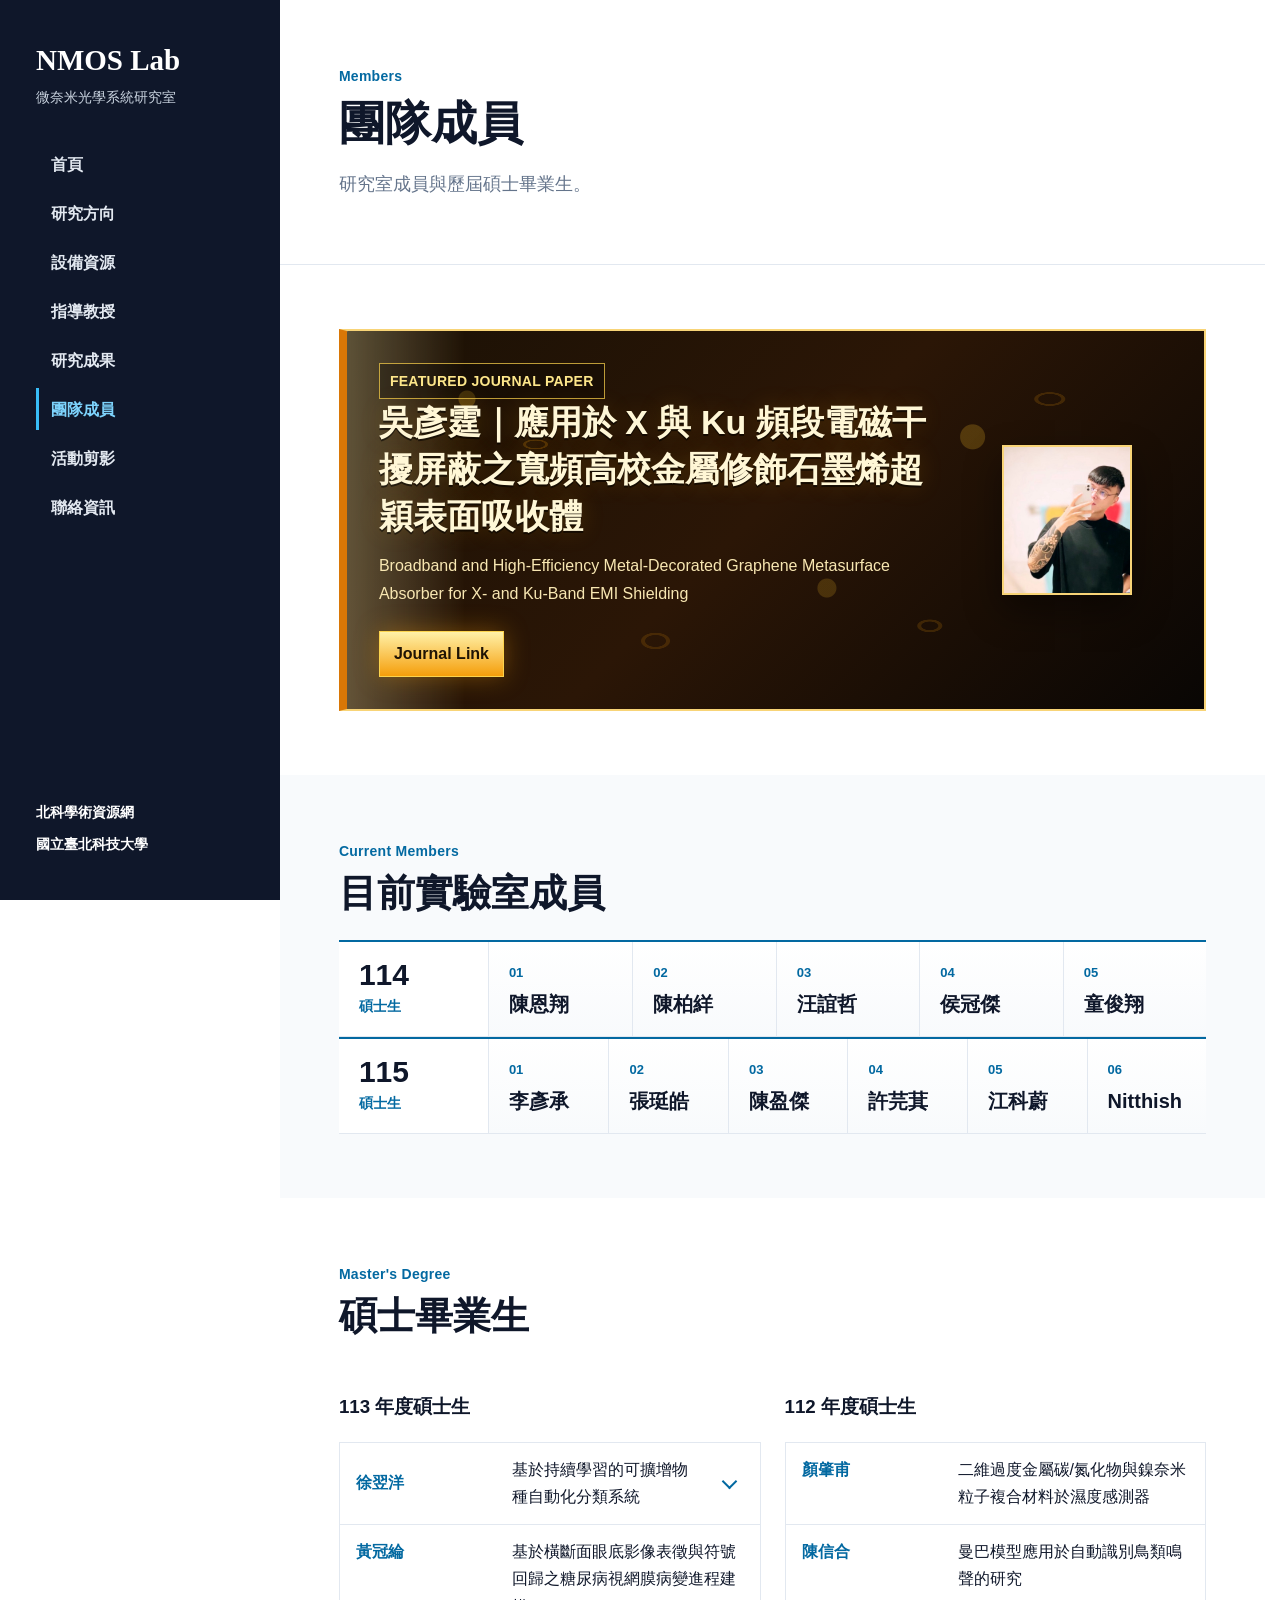
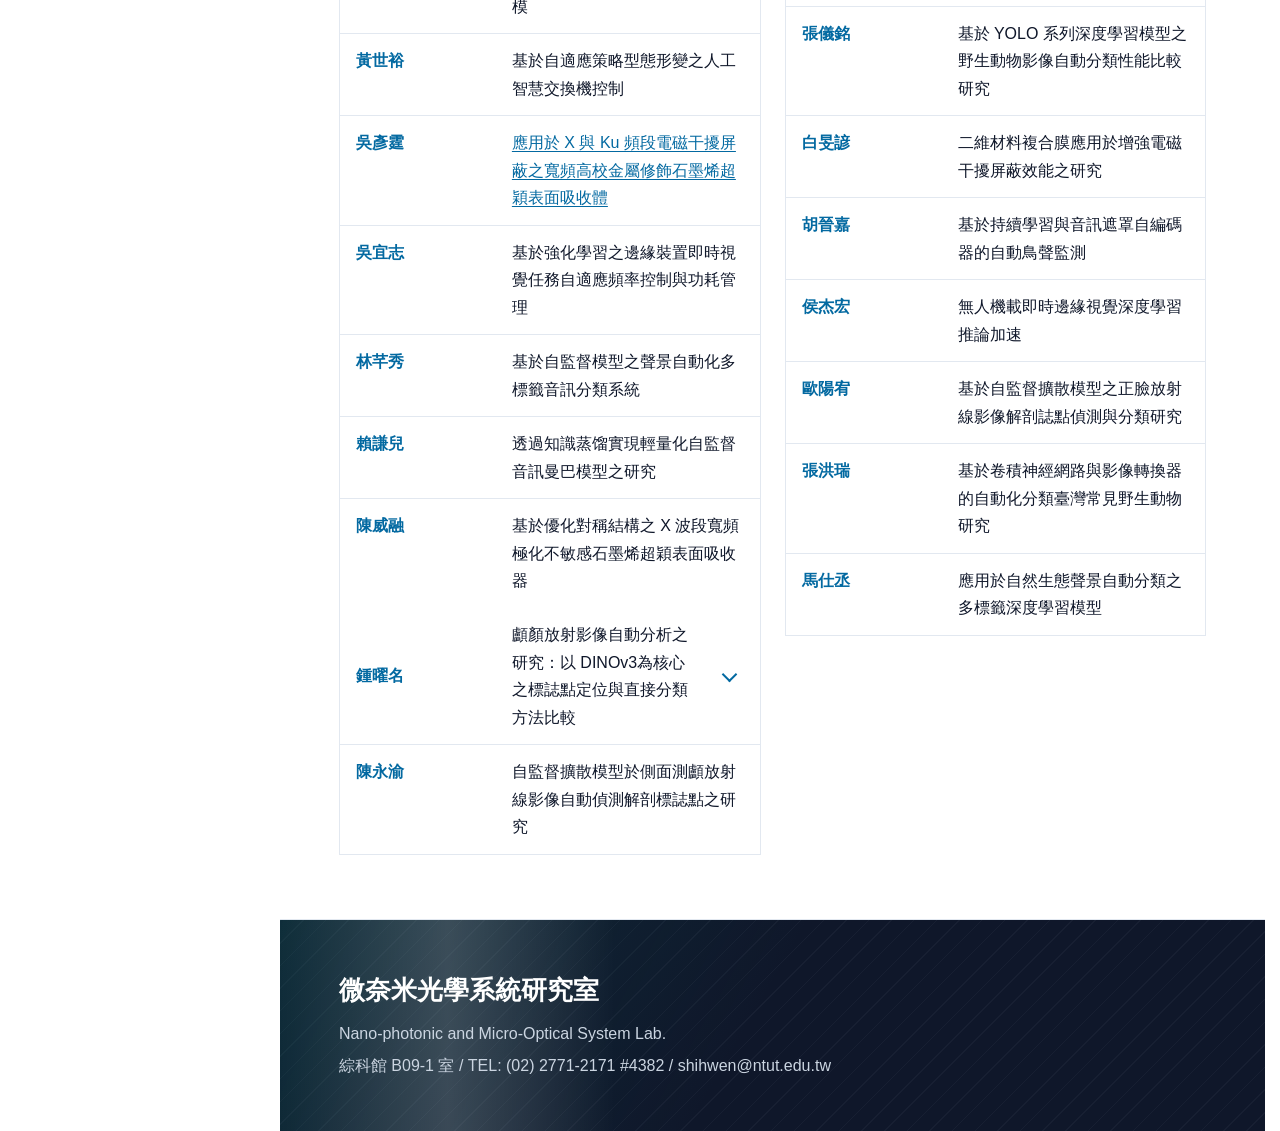
==== commit 3b62d640: "新增 115 級實驗室成員" ====
--- a/members.html
+++ b/members.html
@@ -58,15 +58,31 @@
         </div>
         <div class="current-members-roster" aria-label="115 年目前實驗室成員">
           <div class="roster-meta">
-            <span class="roster-year">115</span>
+            <span class="roster-year">114</span>
             <span class="roster-label">碩士生</span>
           </div>
           <ul class="member-name-grid">
             <li><span>01</span><strong>陳恩翔</strong></li>
             <li><span>02</span><strong>陳柏絴</strong></li>
             <li><span>03</span><strong>汪誼哲</strong></li>
-            <li><span>04</span><strong>劉冠傑</strong></li>
+            <li><span>04</span><strong>侯冠傑</strong></li>
             <li><span>05</span><strong>童俊翔</strong></li>
+          </ul>
+        </div>
+
+        <div class="current-members-roster" aria-label="116 年目前實驗室成員">
+          <div class="roster-meta">
+            <span class="roster-year">115</span>
+            <span class="roster-label">碩士生</span>
+          </div>
+
+          <ul class="member-name-grid member-name-grid--six">
+            <li><span>01</span><strong>李彥承</strong></li>
+            <li><span>02</span><strong>張珽皓</strong></li>
+            <li><span>03</span><strong>陳盈傑</strong></li>
+            <li><span>04</span><strong>許芫萁</strong></li>
+            <li><span>05</span><strong>江科蔚</strong></li>
+            <li><span>06</span><strong>Nitthish</strong></li>
           </ul>
         </div>
       </section>
@@ -78,7 +94,7 @@
         </div>
         <div class="grid-2">
           <article>
-            <h3>114 年度畢業</h3>
+            <h3>113 年度碩士生</h3>
             <div class="thesis-list">
               <details class="thesis-profile">
                 <summary class="thesis-item">
@@ -112,7 +128,7 @@
             </div>
           </article>
           <article>
-            <h3>113 年度畢業</h3>
+            <h3>112 年度碩士生</h3>
             <div class="thesis-list">
               <div class="thesis-item"><span class="student-name">顏肇甫</span><span class="thesis-title">二維過度金屬碳/氮化物與鎳奈米粒子複合材料於濕度感測器</span></div>
               <div class="thesis-item"><span class="student-name">陳信合</span><span class="thesis-title">曼巴模型應用於自動識別鳥類鳴聲的研究</span></div>
--- a/nmos-layout.css
+++ b/nmos-layout.css
@@ -1836,7 +1836,9 @@
   padding: 0;
   list-style: none;
 }
-
+.member-name-grid.member-name-grid--six {
+  grid-template-columns: repeat(6, minmax(0, 1fr));;
+}
 .member-name-grid li {
   display: grid;
   gap: 8px;
